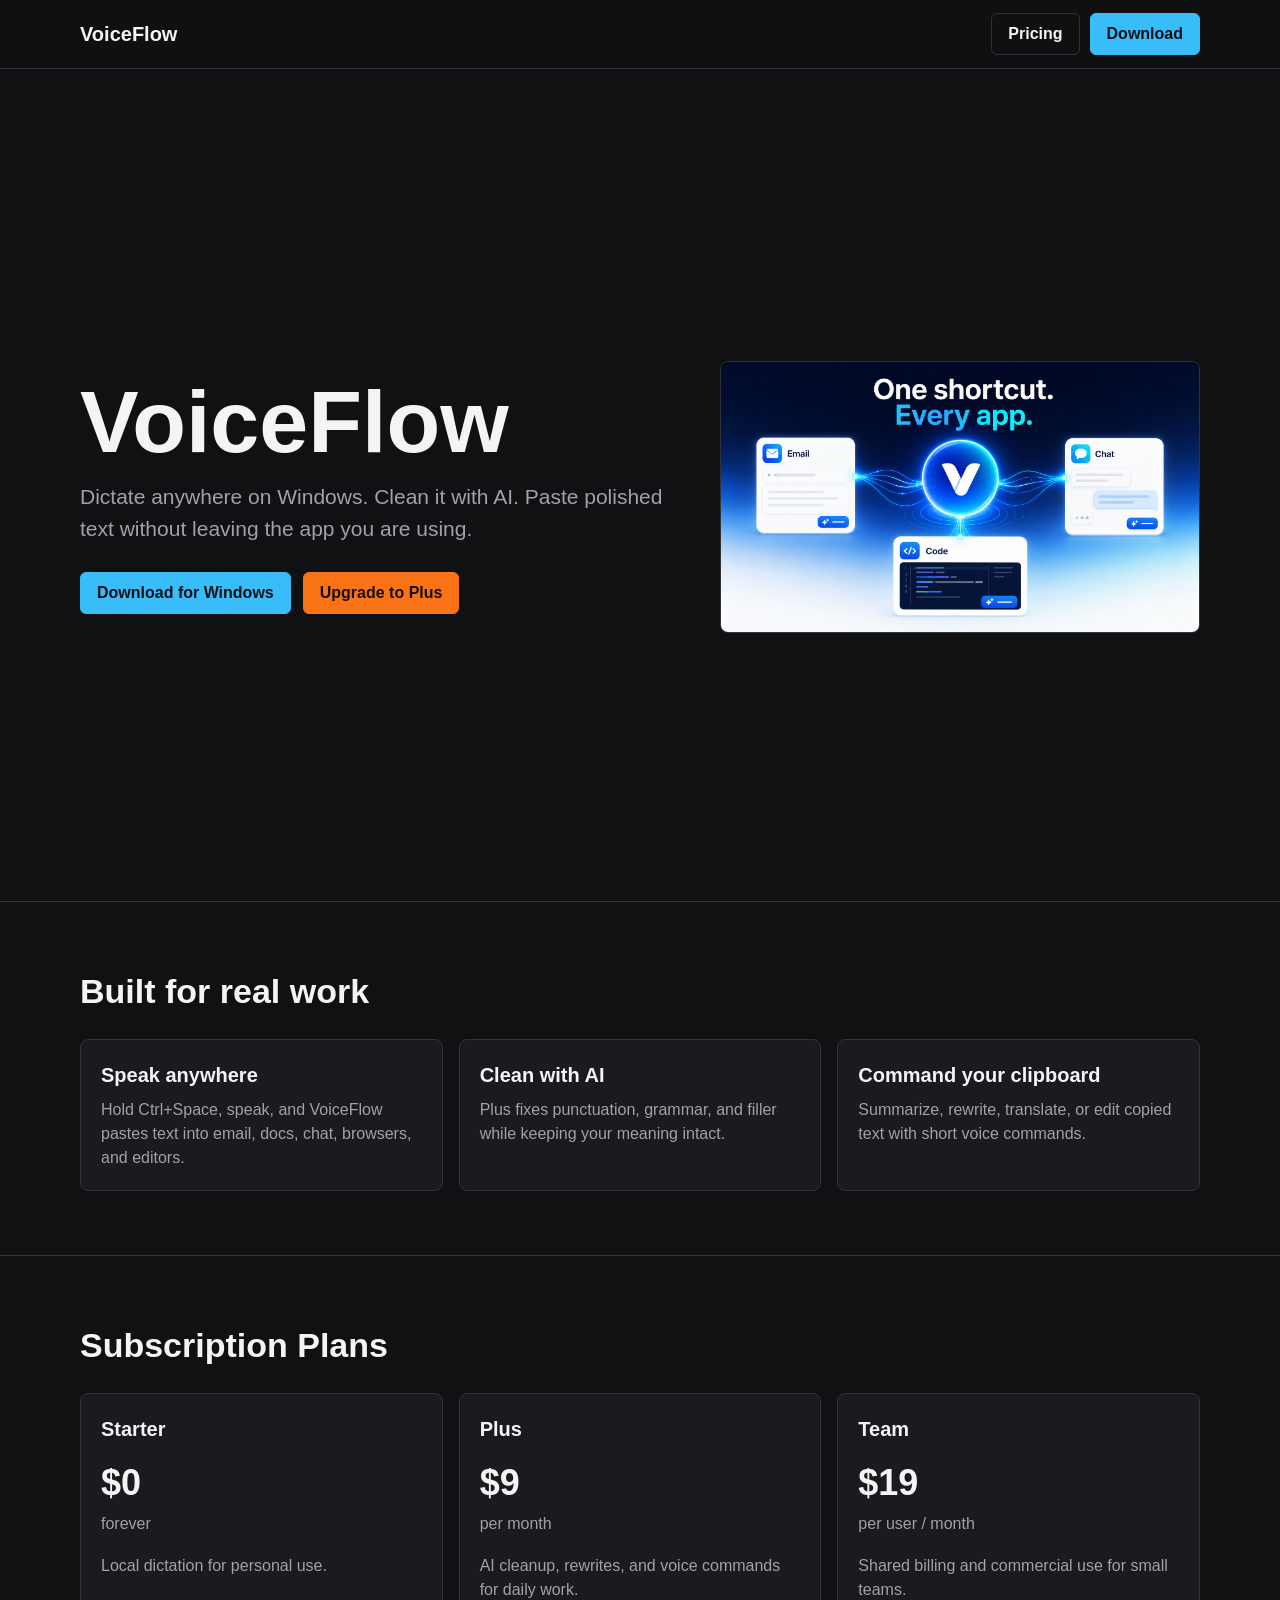
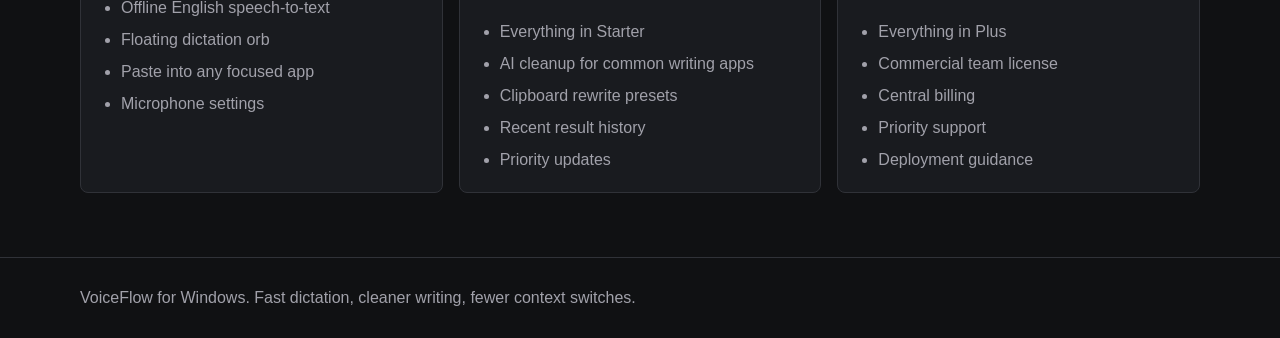
==== marketing/index.html @ c7b8c2f3 "Open source Local Voice Desktop" ====
<!doctype html>
<html lang="en">
<head>
  <meta charset="utf-8">
  <meta name="viewport" content="width=device-width, initial-scale=1">
  <title>VoiceFlow - AI Voice-to-Text for Windows</title>
  <meta name="description" content="Dictate anywhere on Windows, clean text with AI, and run clipboard commands by voice.">
  <style>
    :root {
      color-scheme: dark;
      --bg: #101113;
      --panel: #191b1f;
      --text: #f4f4f5;
      --muted: #a1a1aa;
      --line: #303238;
      --accent: #38bdf8;
      --accent-strong: #f97316;
    }
    * {
      box-sizing: border-box;
    }
    body {
      margin: 0;
      background: var(--bg);
      color: var(--text);
      font-family: "Segoe UI", Arial, sans-serif;
      line-height: 1.5;
    }
    a {
      color: inherit;
      text-decoration: none;
    }
    .wrap {
      width: min(1120px, calc(100% - 32px));
      margin: 0 auto;
    }
    header {
      border-bottom: 1px solid var(--line);
      background: rgba(16, 17, 19, 0.9);
      position: sticky;
      top: 0;
      z-index: 2;
    }
    nav {
      min-height: 68px;
      display: flex;
      align-items: center;
      justify-content: space-between;
      gap: 16px;
    }
    .brand {
      font-size: 20px;
      font-weight: 700;
    }
    .nav-actions {
      display: flex;
      gap: 10px;
      align-items: center;
    }
    .button {
      display: inline-flex;
      align-items: center;
      justify-content: center;
      min-height: 42px;
      padding: 0 16px;
      border-radius: 6px;
      border: 1px solid var(--line);
      font-weight: 700;
      white-space: nowrap;
    }
    .button.primary {
      background: var(--accent);
      border-color: var(--accent);
      color: #061017;
    }
    .button.upgrade {
      background: var(--accent-strong);
      border-color: var(--accent-strong);
      color: #160b04;
    }
    .hero {
      min-height: calc(100vh - 68px);
      display: grid;
      align-items: center;
      padding: 64px 0 40px;
    }
    .hero-grid {
      display: grid;
      grid-template-columns: minmax(0, 1fr) minmax(320px, 480px);
      gap: 44px;
      align-items: center;
    }
    h1 {
      font-size: clamp(48px, 8vw, 88px);
      line-height: 0.95;
      margin: 0 0 18px;
      letter-spacing: 0;
    }
    .lead {
      color: var(--muted);
      font-size: 21px;
      max-width: 640px;
      margin: 0 0 28px;
    }
    .hero-actions {
      display: flex;
      flex-wrap: wrap;
      gap: 12px;
    }
    .product-shot {
      width: 100%;
      border: 1px solid var(--line);
      border-radius: 8px;
      display: block;
      background: #151515;
    }
    .section {
      padding: 64px 0;
      border-top: 1px solid var(--line);
    }
    .section h2 {
      font-size: 34px;
      margin: 0 0 22px;
      letter-spacing: 0;
    }
    .features,
    .pricing {
      display: grid;
      grid-template-columns: repeat(3, minmax(0, 1fr));
      gap: 16px;
    }
    .card {
      background: var(--panel);
      border: 1px solid var(--line);
      border-radius: 8px;
      padding: 20px;
    }
    .card h3 {
      margin: 0 0 8px;
      font-size: 20px;
    }
    .card p {
      color: var(--muted);
      margin: 0;
    }
    .price {
      font-size: 36px;
      font-weight: 800;
      margin: 12px 0 2px;
    }
    .cadence {
      color: var(--muted);
      margin-bottom: 18px;
    }
    ul {
      margin: 18px 0 0;
      padding-left: 20px;
      color: var(--muted);
    }
    li + li {
      margin-top: 8px;
    }
    footer {
      padding: 28px 0;
      border-top: 1px solid var(--line);
      color: var(--muted);
    }
    @media (max-width: 820px) {
      .hero-grid,
      .features,
      .pricing {
        grid-template-columns: 1fr;
      }
      nav {
        align-items: flex-start;
        flex-direction: column;
        padding: 16px 0;
      }
      .hero {
        min-height: auto;
        padding-top: 48px;
      }
    }
  </style>
</head>
<body>
  <header>
    <nav class="wrap">
      <a class="brand" href="#">VoiceFlow</a>
      <div class="nav-actions">
        <a class="button" href="#pricing">Pricing</a>
        <a class="button primary" href="../release/VoiceFlow-3.0.0-portable.zip">Download</a>
      </div>
    </nav>
  </header>

  <main>
    <section class="hero">
      <div class="wrap hero-grid">
        <div>
          <h1>VoiceFlow</h1>
          <p class="lead">Dictate anywhere on Windows. Clean it with AI. Paste polished text without leaving the app you are using.</p>
          <div class="hero-actions">
            <a class="button primary" href="../release/VoiceFlow-3.0.0-portable.zip">Download for Windows</a>
            <a class="button upgrade" href="#pricing">Upgrade to Plus</a>
          </div>
        </div>
        <img class="product-shot" src="../product_hunt_assets/voiceflow-feature-overview.png" alt="VoiceFlow feature overview">
      </div>
    </section>

    <section class="section">
      <div class="wrap">
        <h2>Built for real work</h2>
        <div class="features">
          <article class="card">
            <h3>Speak anywhere</h3>
            <p>Hold Ctrl+Space, speak, and VoiceFlow pastes text into email, docs, chat, browsers, and editors.</p>
          </article>
          <article class="card">
            <h3>Clean with AI</h3>
            <p>Plus fixes punctuation, grammar, and filler while keeping your meaning intact.</p>
          </article>
          <article class="card">
            <h3>Command your clipboard</h3>
            <p>Summarize, rewrite, translate, or edit copied text with short voice commands.</p>
          </article>
        </div>
      </div>
    </section>

    <section class="section" id="pricing">
      <div class="wrap">
        <h2>Subscription Plans</h2>
        <div class="pricing">
          <article class="card">
            <h3>Starter</h3>
            <div class="price">$0</div>
            <div class="cadence">forever</div>
            <p>Local dictation for personal use.</p>
            <ul>
              <li>Offline English speech-to-text</li>
              <li>Floating dictation orb</li>
              <li>Paste into any focused app</li>
              <li>Microphone settings</li>
            </ul>
          </article>
          <article class="card">
            <h3>Plus</h3>
            <div class="price">$9</div>
            <div class="cadence">per month</div>
            <p>AI cleanup, rewrites, and voice commands for daily work.</p>
            <ul>
              <li>Everything in Starter</li>
              <li>AI cleanup for common writing apps</li>
              <li>Clipboard rewrite presets</li>
              <li>Recent result history</li>
              <li>Priority updates</li>
            </ul>
          </article>
          <article class="card">
            <h3>Team</h3>
            <div class="price">$19</div>
            <div class="cadence">per user / month</div>
            <p>Shared billing and commercial use for small teams.</p>
            <ul>
              <li>Everything in Plus</li>
              <li>Commercial team license</li>
              <li>Central billing</li>
              <li>Priority support</li>
              <li>Deployment guidance</li>
            </ul>
          </article>
        </div>
      </div>
    </section>
  </main>

  <footer>
    <div class="wrap">VoiceFlow for Windows. Fast dictation, cleaner writing, fewer context switches.</div>
  </footer>
</body>
</html>
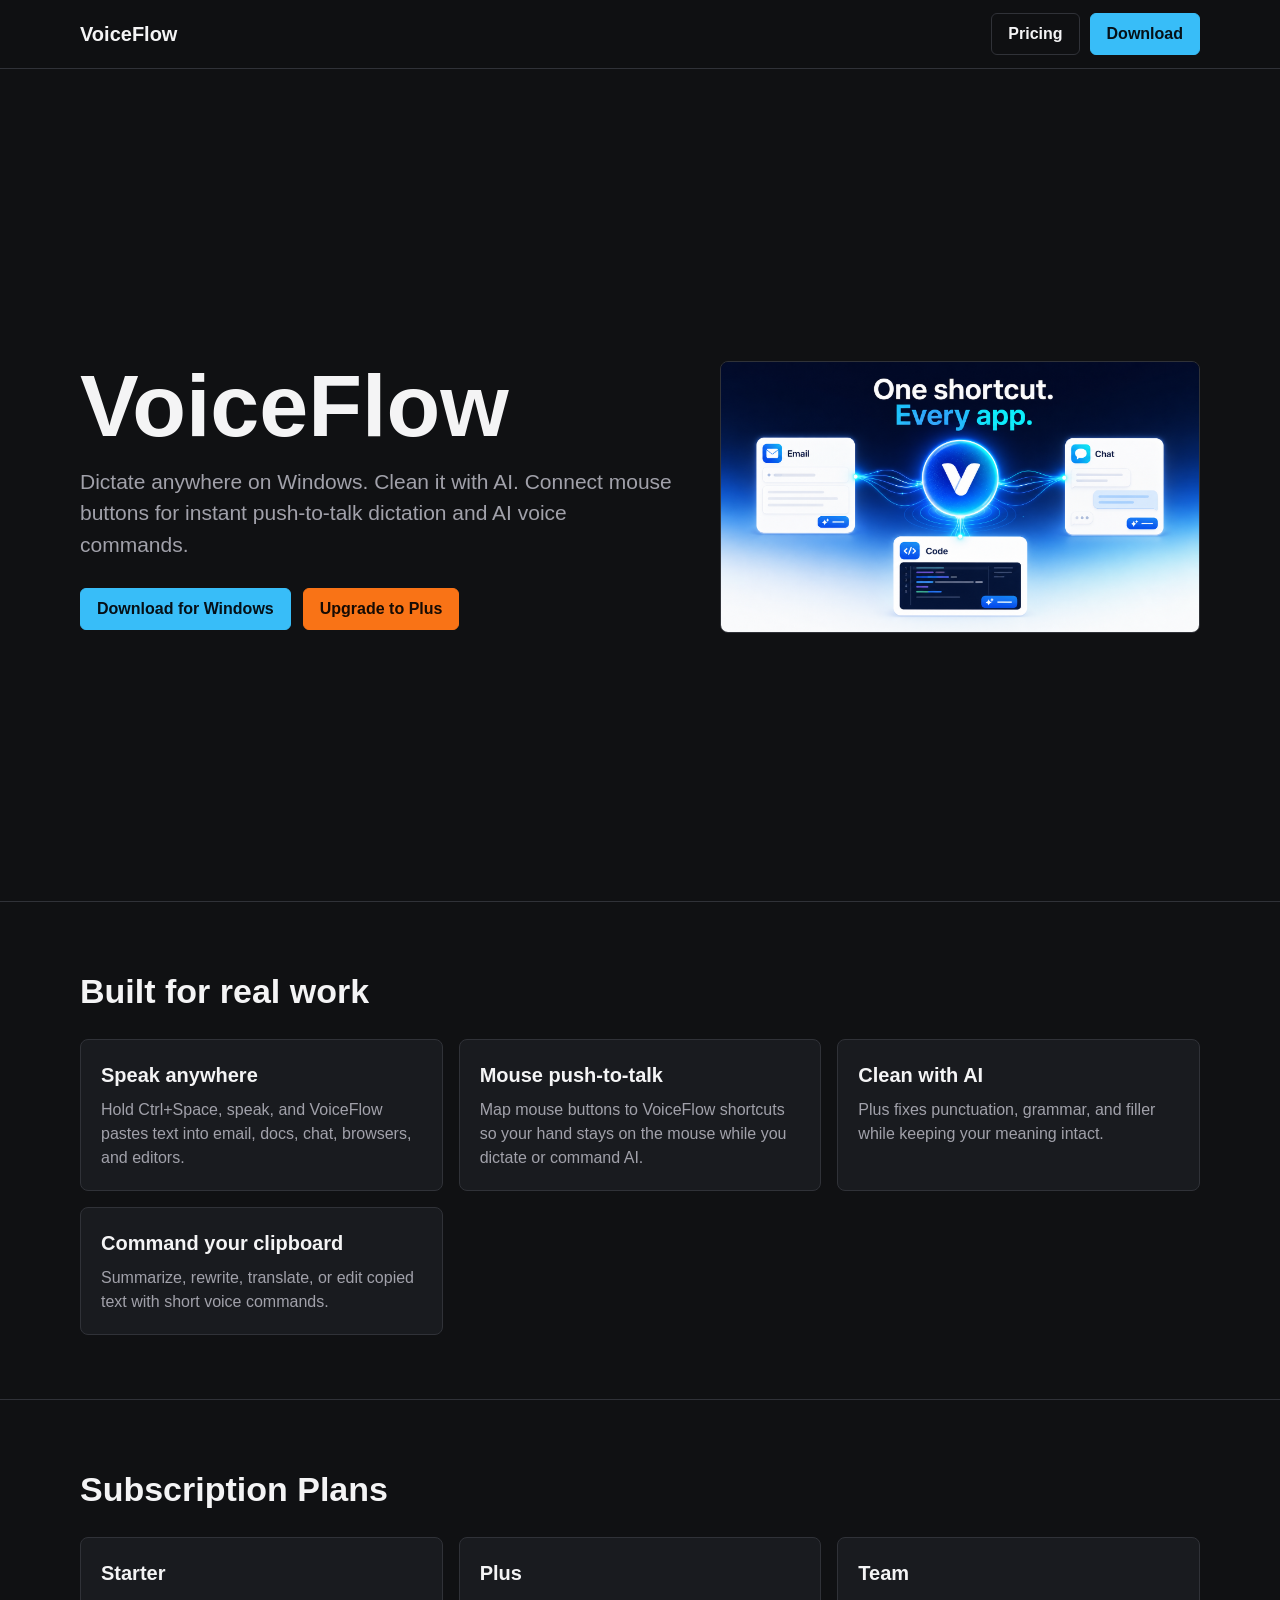
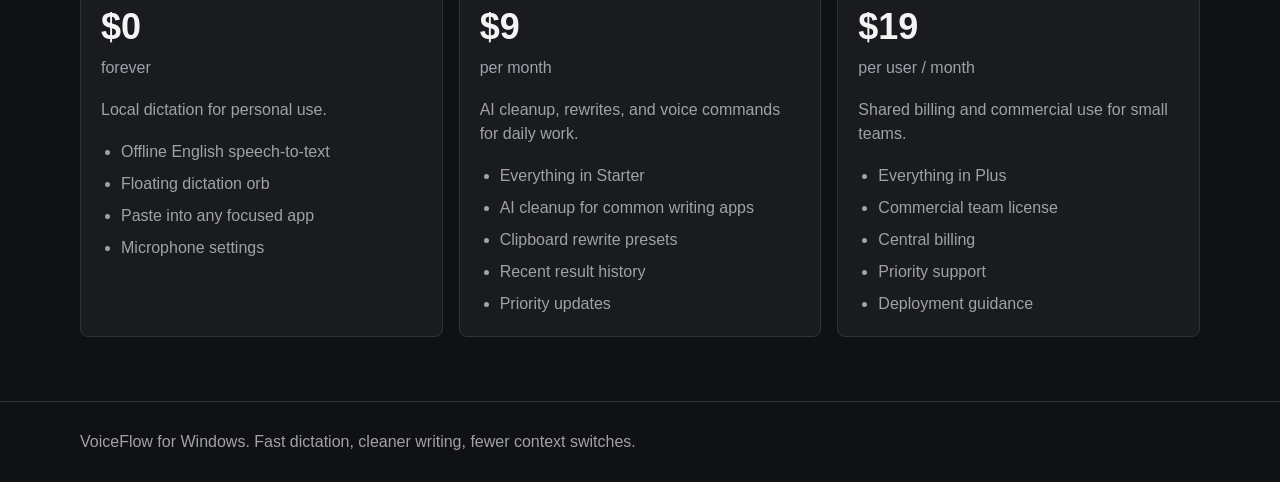
==== commit 7205b3c3: "Add mouse voice control messaging" ====
--- a/marketing/index.html
+++ b/marketing/index.html
@@ -4,7 +4,7 @@
   <meta charset="utf-8">
   <meta name="viewport" content="width=device-width, initial-scale=1">
   <title>VoiceFlow - AI Voice-to-Text for Windows</title>
-  <meta name="description" content="Dictate anywhere on Windows, clean text with AI, and run clipboard commands by voice.">
+  <meta name="description" content="Dictate anywhere on Windows, trigger AI commands by voice, and connect mouse buttons for faster push-to-talk control.">
   <style>
     :root {
       color-scheme: dark;
@@ -199,7 +199,7 @@
       <div class="wrap hero-grid">
         <div>
           <h1>VoiceFlow</h1>
-          <p class="lead">Dictate anywhere on Windows. Clean it with AI. Paste polished text without leaving the app you are using.</p>
+          <p class="lead">Dictate anywhere on Windows. Clean it with AI. Connect mouse buttons for instant push-to-talk dictation and AI voice commands.</p>
           <div class="hero-actions">
             <a class="button primary" href="../release/VoiceFlow-3.0.0-portable.zip">Download for Windows</a>
             <a class="button upgrade" href="#pricing">Upgrade to Plus</a>
@@ -216,6 +216,10 @@
           <article class="card">
             <h3>Speak anywhere</h3>
             <p>Hold Ctrl+Space, speak, and VoiceFlow pastes text into email, docs, chat, browsers, and editors.</p>
+          </article>
+          <article class="card">
+            <h3>Mouse push-to-talk</h3>
+            <p>Map mouse buttons to VoiceFlow shortcuts so your hand stays on the mouse while you dictate or command AI.</p>
           </article>
           <article class="card">
             <h3>Clean with AI</h3>
